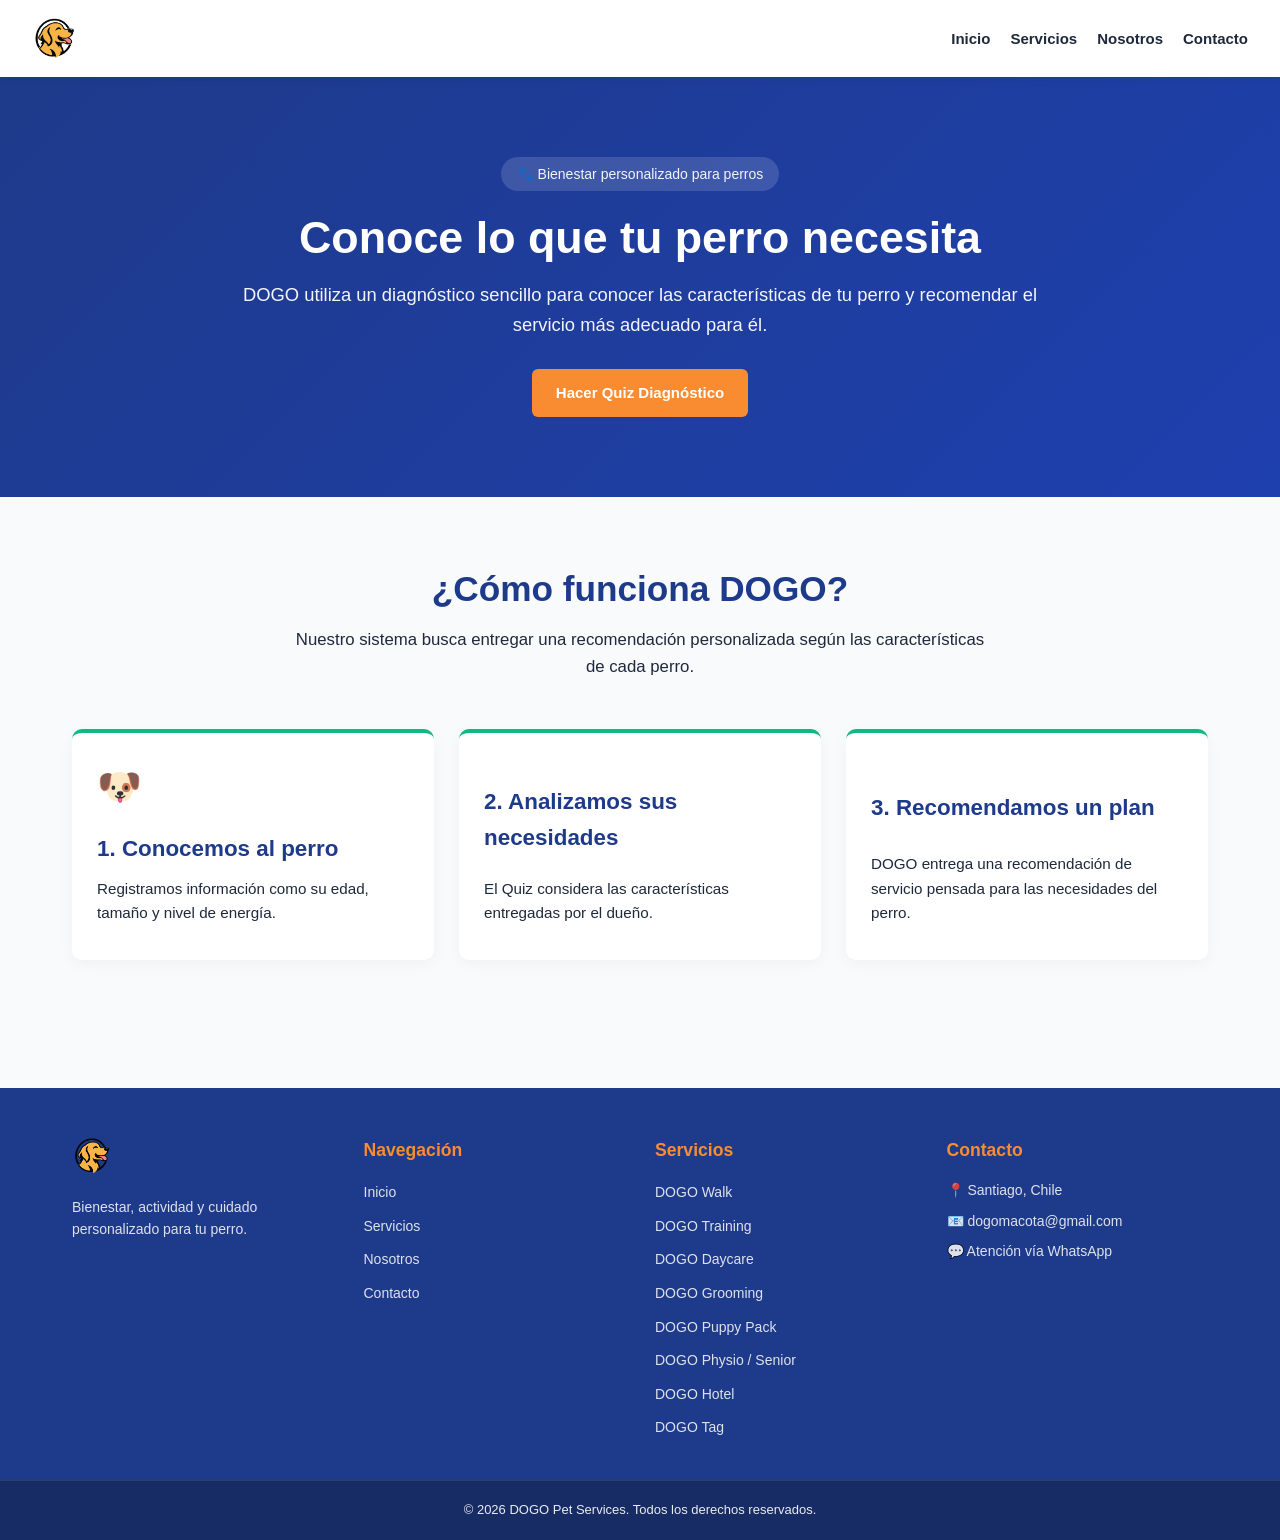
==== index.html @ 2694cfba "Add files via upload" ====
<!DOCTYPE html>

<html lang="es">

<head>
    <meta charset="UTF-8">
    <meta name="viewport" content="width=device-width, initial-scale=1.0">

<title>DOGO - Bienestar Canino</title>

<link rel="stylesheet" href="css/style.css">
<script src="js/script.js" defer></script>


</head>

<body>

<header class="navbar">


<div class="logo">
  <img src="img/logo.png" alt="Logo DOGO">
</div>

<nav>
    <a href="index.html">Inicio</a>
    <a href="servicios.html">Servicios</a>
    <a href="nosotros.html">Nosotros</a>
    <a href="contacto.html">Contacto</a>

</nav>


</header>

<main>

<section class="hero">

    <div class="hero-content">

        <p class="badge">
            🐾 Bienestar personalizado para perros
        </p>

        <h1>
            Conoce lo que tu perro necesita
        </h1>

        <p>
            DOGO utiliza un diagnóstico sencillo para conocer
            las características de tu perro y recomendar el
            servicio más adecuado para él.
        </p>

        <a href="quiz.html" class="btn">
            Hacer Quiz Diagnóstico
        </a>

    </div>

</section>

<section class="section">

    <h1>¿Cómo funciona DOGO?</h1>

    <p class="section-text">
        Nuestro sistema busca entregar una recomendación
        personalizada según las características de cada perro.
    </p>

    <div class="cards">

        <div class="card">

            <div class="card-icon">🐶</div>

            <h2>1. Conocemos al perro</h2>

            <p>
                Registramos información como su edad,
                tamaño y nivel de energía.
            </p>

        </div>

        <div class="card">

            <div class="card-icon"></div>

            <h2>2. Analizamos sus necesidades</h2>

            <p>
                El Quiz considera las características
                entregadas por el dueño.
            </p>

        </div>

        <div class="card">

            <div class="card-icon"></div>

            <h2>3. Recomendamos un plan</h2>

            <p>
                DOGO entrega una recomendación de servicio
                pensada para las necesidades del perro.
            </p>

        </div>

    </div>

</section>


</main>

<footer>
    <div class="footer-container">
        
        <div class="footer-col footer-logo">
            <img src="img/logo.png" alt="Logo DOGO">
            <p>Bienestar, actividad y cuidado personalizado para tu perro.</p>
        </div>

        <div class="footer-col">
            <h4>Navegación</h4>
            <ul>
                <li><a href="index.html">Inicio</a></li>
                <li><a href="servicios.html">Servicios</a></li>
                <li><a href="nosotros.html">Nosotros</a></li>
                <li><a href="contacto.html">Contacto</a></li>

            </ul>
        </div>

        <div class="footer-col">
            <h4>Servicios</h4>
            <ul>
                <li><a href="servicios.html">DOGO Walk</a></li>
                <li><a href="servicios.html">DOGO Training</a></li>
                <li><a href="servicios.html">DOGO Daycare</a></li>
                <li><a href="servicios.html">DOGO Grooming</a></li>
                <li><a href="servicios.html">DOGO Puppy Pack</a></li>
                <li><a href="servicios.html">DOGO Physio / Senior</a></li>
                <li><a href="servicios.html">DOGO Hotel</a></li>
                <li><a href="servicios.html">DOGO Tag</a></li>
            </ul>
        </div>

        <div class="footer-col">
            <h4>Contacto</h4>
            <p>📍 Santiago, Chile</p>
            <p>📧 dogomacota@gmail.com</p>
            <p>💬 Atención vía WhatsApp</p>
        </div>

    </div>

    
    <div class="footer-bottom">
        <p>© 2026 DOGO Pet Services. Todos los derechos reservados.</p>
    </div>
</footer>


</body>
</html>
---- css/style.css ----
/* ==========================================================
   ESTILOS GENERALES Y RESETS
   ========================================================== */
* {
  margin: 0;
  padding: 0;
  box-sizing: border-box;
  font-family: 'Segoe UI', Tahoma, Geneva, Verdana, sans-serif;
}

body {
  background-color: #F8FAFC;
  color: #1E293B;
  line-height: 1.6;
}

main {
  min-height: 80vh;
}

/* ==========================================================
   HEADER / BARRA DE NAVEGACIÓN (NAVBAR)
   ========================================================== */
.navbar {
  background-color: #FFFFFF;
  display: flex;
  justify-content: space-between;
  align-items: center;
  padding: 1rem 2rem;
  box-shadow: 0 2px 10px rgba(0, 0, 0, 0.05);
  position: sticky;
  top: 0;
  z-index: 1000;
}

.navbar .logo img {
  height: 45px;
  width: auto;
  display: block;
}

.navbar nav {
  display: flex;
  align-items: center;
  gap: 20px;
}

.navbar nav a {
  text-decoration: none;
  color: #1E293B;
  font-weight: 600;
  font-size: 15px;
  transition: color 0.3s ease;
}

.navbar nav a:hover,
.navbar nav a.active {
  color: #F98C30;
}

/* ==========================================================
   SECCIÓN HERO / INICIO
   ========================================================== */
.hero {
  background: linear-gradient(135deg, #1E3A8A 0%, #1e40af 100%);
  color: #FFFFFF;
  padding: 5rem 2rem;
  text-align: center;
}

.hero-content {
  max-width: 800px;
  margin: 0 auto;
}

.hero .badge {
  background-color: rgba(255, 255, 255, 0.15);
  color: #FFFFFF;
  display: inline-block;
  padding: 6px 16px;
  border-radius: 20px;
  font-size: 14px;
  font-weight: 500;
  margin-bottom: 20px;
}

.hero h1 {
  font-size: 2.8rem;
  font-weight: 800;
  margin-bottom: 15px;
  line-height: 1.2;
}

.hero p {
  font-size: 1.15rem;
  margin-bottom: 30px;
  opacity: 0.95;
}

/* ==========================================================
   SECCIONES Y MÓDULOS DE CONTENIDO
   ========================================================== */
.section {
  max-width: 1200px;
  margin: 0 auto;
  padding: 4rem 2rem;
}

.section h1 {
  color: #1E3A8A;
  font-size: 2.2rem;
  text-align: center;
  margin-bottom: 10px;
}

.section-text {
  text-align: center;
  color: #1E293B;
  max-width: 700px;
  margin: 0 auto 3rem auto;
  font-size: 1.05rem;
}

/* ==========================================================
   TARJETAS (CARDS)
   ========================================================== */
.cards {
  display: grid;
  grid-template-columns: repeat(auto-fit, minmax(280px, 1fr));
  gap: 25px;
  margin-top: 20px;
}

.card {
  background-color: #FFFFFF;
  border-radius: 10px;
  padding: 25px;
  box-shadow: 0 4px 15px rgba(0, 0, 0, 0.04);
  border-top: 4px solid #10B981;
  transition: transform 0.3s ease, box-shadow 0.3s ease;
  display: flex;
  flex-direction: column;
  justify-content: space-between;
}

.card:hover {
  transform: translateY(-5px);
  box-shadow: 0 8px 25px rgba(0, 0, 0, 0.08);
}

.card-icon {
  font-size: 36px;
  margin-bottom: 15px;
}

.card h2 {
  color: #1E3A8A;
  font-size: 1.4rem;
  margin-bottom: 10px;
}

.card h3 {
  color: #F98C30;
  font-size: 1.5rem;
  margin: 10px 0;
}

.card p {
  color: #1E293B;
  font-size: 0.95rem;
  margin-bottom: 10px;
}

/* ==========================================================
   CAJAS INFORMATIVAS (INFO-BOX)
   ========================================================== */
.info-box {
  background-color: #FFFFFF;
  border-radius: 10px;
  padding: 30px;
  margin-bottom: 30px;
  box-shadow: 0 4px 15px rgba(0, 0, 0, 0.03);
  border-left: 5px solid #1E3A8A;
}

.info-box h2 {
  color: #1E3A8A;
  margin-bottom: 15px;
  font-size: 1.5rem;
}

.info-box p {
  margin-bottom: 8px;
  font-size: 1rem;
}

/* ==========================================================
   BOTONES
   ========================================================== */
.btn {
  display: inline-block;
  background-color: #F98C30;
  color: #FFFFFF;
  padding: 12px 24px;
  border: none;
  border-radius: 6px;
  font-weight: 700;
  font-size: 15px;
  text-decoration: none;
  text-align: center;
  cursor: pointer;
  transition: background-color 0.3s ease, transform 0.2s ease;
}

.btn:hover {
  background-color: #e07b22;
}

.btn.whatsapp {
  background-color: #10B981;
}

.btn.whatsapp:hover {
  background-color: #0d9668;
}

/* ==========================================================
   FORMULARIOS, VALIDACIONES Y CONTACTO
   ========================================================== */
.contact-container {
  display: grid;
  grid-template-columns: repeat(auto-fit, minmax(320px, 1fr));
  gap: 30px;
  margin-top: 20px;
}

.contact-info {
  background-color: #FFFFFF;
  padding: 30px;
  border-radius: 10px;
  box-shadow: 0 4px 15px rgba(0, 0, 0, 0.03);
  border-top: 4px solid #1E3A8A;
}

.contact-info h2 {
  color: #1E3A8A;
  margin-bottom: 20px;
}

.contact-info p {
  margin-bottom: 15px;
  font-size: 1rem;
}

.contact-form {
  background-color: #FFFFFF;
  padding: 30px;
  border-radius: 10px;
  box-shadow: 0 4px 15px rgba(0, 0, 0, 0.03);
  border-top: 4px solid #F98C30;
}

.contact-form h2 {
  color: #1E3A8A;
  margin-bottom: 20px;
}

label {
  display: block;
  font-weight: 600;
  margin-bottom: 6px;
  color: #1E293B;
  font-size: 14px;
}

input[type="text"],
input[type="email"],
input[type="password"],
select,
textarea {
  width: 100%;
  padding: 12px;
  margin-bottom: 18px;
  border: 1px solid #CBD5E1;
  border-radius: 6px;
  background-color: #F8FAFC;
  color: #1E293B;
  font-size: 14px;
  outline: none;
  transition: border-color 0.3s ease;
}

input:focus,
select:focus,
textarea:focus {
  border-color: #1E3A8A;
  background-color: #FFFFFF;
}

/* Validaciones y Mensajes de Estado (Login / Formulario) */
#mensajeEstado {
  margin-top: 10px;
  font-weight: bold;
  font-size: 14px;
}

.error-msg, 
#errorLogin {
  color: #DC2626 !important;
  margin-top: 5px;
  font-size: 14px;
  font-weight: 600;
}

/* ==========================================================
   QUIZ DIAGNÓSTICO
   ========================================================== */
.quiz-container {
  max-width: 650px;
  margin: 3rem auto;
  background-color: #FFFFFF;
  padding: 35px;
  border-radius: 12px;
  box-shadow: 0 6px 20px rgba(0, 0, 0, 0.05);
  border-top: 5px solid #F98C30;
}

.quiz-container h1 {
  color: #1E3A8A;
  text-align: center;
  margin-bottom: 10px;
}

.quiz-intro {
  text-align: center;
  color: #1E293B;
  margin-bottom: 25px;
}

.numero-paso {
  color: #10B981;
  font-weight: 700;
  font-size: 14px;
  text-transform: uppercase;
  margin-bottom: 5px;
}

.quiz-step h2 {
  color: #1E3A8A;
  margin-bottom: 20px;
}

/* Solución para que el botón "Continuar" del quiz coja bien el diseño y no se amontone */
.quiz-step button {
  display: block;
  width: 100%;
  margin-top: 20px;
  background-color: #F98C30;
  color: #FFFFFF;
  padding: 12px 24px;
  border: none;
  border-radius: 6px;
  font-weight: 700;
  font-size: 15px;
  cursor: pointer;
  transition: background-color 0.3s ease;
}

.quiz-step button:hover {
  background-color: #e07b22;
}

.oculto {
  display: none !important;
}

.resultado-datos {
  background-color: #F8FAFC;
  padding: 15px;
  border-radius: 8px;
  margin: 15px 0;
  border: 1px solid #E2E8F0;
}

.plan-recomendado {
  background-color: rgba(16, 185, 129, 0.08);
  border: 2px solid #10B981;
  padding: 20px;
  border-radius: 8px;
  margin: 20px 0;
}

.plan-recomendado h2 {
  color: #10B981;
  margin-bottom: 10px;
}

.plan-recomendado h3 {
  color: #F98C30;
  font-size: 1.6rem;
  margin: 10px 0;
}

/* ==========================================================
   TABLAS (FINANZAS / PANEL DE CONTROL)
   ========================================================== */
.table-container {
  overflow-x: auto;
  margin-top: 15px;
}

table,
.tabla-dogo {
  width: 100%;
  border-collapse: collapse;
  background-color: #FFFFFF;
  border-radius: 8px;
  overflow: hidden;
}

th {
  background-color: #1E3A8A;
  color: #FFFFFF;
  text-align: left;
  padding: 12px 15px;
  font-weight: 600;
  font-size: 14px;
}

td {
  padding: 12px 15px;
  border-bottom: 1px solid #E2E8F0;
  color: #1E293B;
  font-size: 14px;
}

tr:nth-child(even) {
  background-color: #F8FAFC;
}

tr:hover {
  background-color: rgba(249, 140, 48, 0.05);
}

/* ==========================================================
   FOOTER / PIE DE PÁGINA
   ========================================================== */
footer {
  background-color: #1E3A8A;
  color: #FFFFFF;
  margin-top: 4rem;
  padding-top: 3rem;
}

.footer-container {
  max-width: 1200px;
  margin: 0 auto;
  padding: 0 2rem 2rem 2rem;
  display: grid;
  grid-template-columns: repeat(auto-fit, minmax(220px, 1fr));
  gap: 30px;
}

.footer-col h4 {
  color: #F98C30;
  font-size: 1.1rem;
  margin-bottom: 15px;
}

.footer-col ul {
  list-style: none;
}

.footer-col ul li {
  margin-bottom: 8px;
}

.footer-col ul li a {
  color: #FFFFFF;
  text-decoration: none;
  opacity: 0.85;
  transition: opacity 0.3s ease, color 0.3s ease;
  font-size: 14px;
}

.footer-col ul li a:hover {
  opacity: 1;
  color: #F98C30;
}

.footer-col p {
  opacity: 0.85;
  font-size: 14px;
  margin-bottom: 8px;
}

.footer-logo img {
  height: 40px;
  width: auto;
  margin-bottom: 12px;
}

.footer-bottom {
  background-color: #172a60;
  text-align: center;
  padding: 1.2rem;
  font-size: 13px;
  opacity: 0.9;
  border-top: 1px solid rgba(255, 255, 255, 0.1);
}
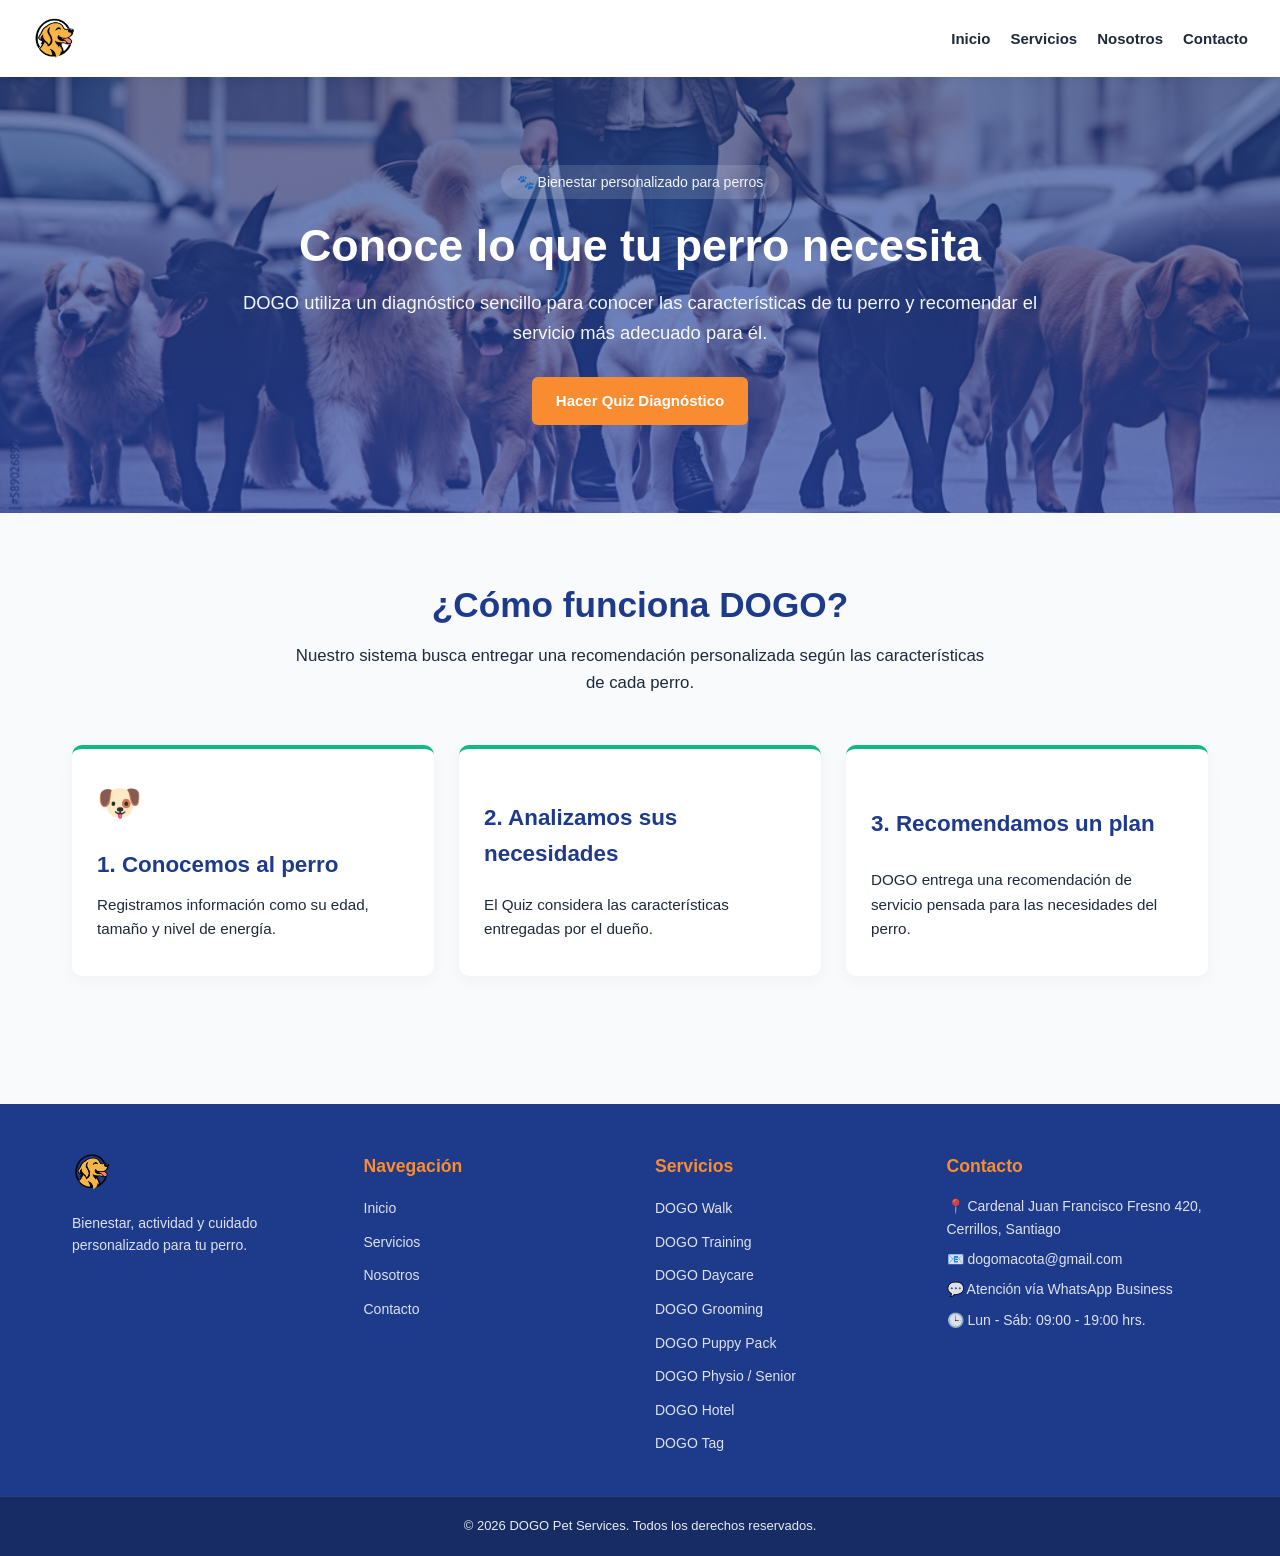
==== commit 00e1f8c2: "Add files via upload" ====
--- a/index.html
+++ b/index.html
@@ -118,7 +118,6 @@
 
 
 </main>
-
 <footer>
     <div class="footer-container">
         
@@ -154,9 +153,23 @@
 
         <div class="footer-col">
             <h4>Contacto</h4>
-            <p>📍 Santiago, Chile</p>
+            <p>📍 Cardenal Juan Francisco Fresno 420, Cerrillos, Santiago</p>
             <p>📧 dogomacota@gmail.com</p>
-            <p>💬 Atención vía WhatsApp</p>
+            <p>💬 Atención vía WhatsApp Business</p>
+            <p>🕒 Lun - Sáb: 09:00 - 19:00 hrs.</p>
+            
+            <!-- Mini mapa integrado en footer -->
+            <div style="margin-top: 10px; border-radius: 6px; overflow: hidden;">
+                <iframe 
+                title="Mapa Footer DOGO"
+                width="100%" 
+                height="110" 
+                style="border:0; display:block;" 
+                allowfullscreen="" 
+                loading="lazy" 
+                src="https://www.google.com/maps/embed?pb=!1m18!1m12!1m3!1d3328.654578125432!2d-70.715!3d-33.515!2m3!1f0!2f0!3f0!3m2!1i1024!2i768!4f13.1!3m3!1m2!1s0x9662c26b00000001%3A0x0!2sCardenal%20Juan%20Francisco%20Fresno%2C%20Cerrillos%2C%20Santiago%2C%20Chile!5e0!3m2!1ses!2scl!4v1710000000000">
+                </iframe>
+            </div>
         </div>
 
     </div>
--- a/css/style.css
+++ b/css/style.css
@@ -61,11 +61,15 @@
 /* ==========================================================
    SECCIÓN HERO / INICIO
    ========================================================== */
+
 .hero {
-  background: linear-gradient(135deg, #1E3A8A 0%, #1e40af 100%);
-  color: #FFFFFF;
-  padding: 5rem 2rem;
-  text-align: center;
+ background: linear-gradient(rgba(30, 58, 138, 0.65), rgba(30, 64, 175, 0.65)), url('../img/hero-bg.jpg');
+ background-size: cover;
+ background-position: center 35%;
+ background-repeat: no-repeat;
+ color: #FFFFFF;
+ padding: 5.5rem 2rem;
+ text-align: center;
 }
 
 .hero-content {
